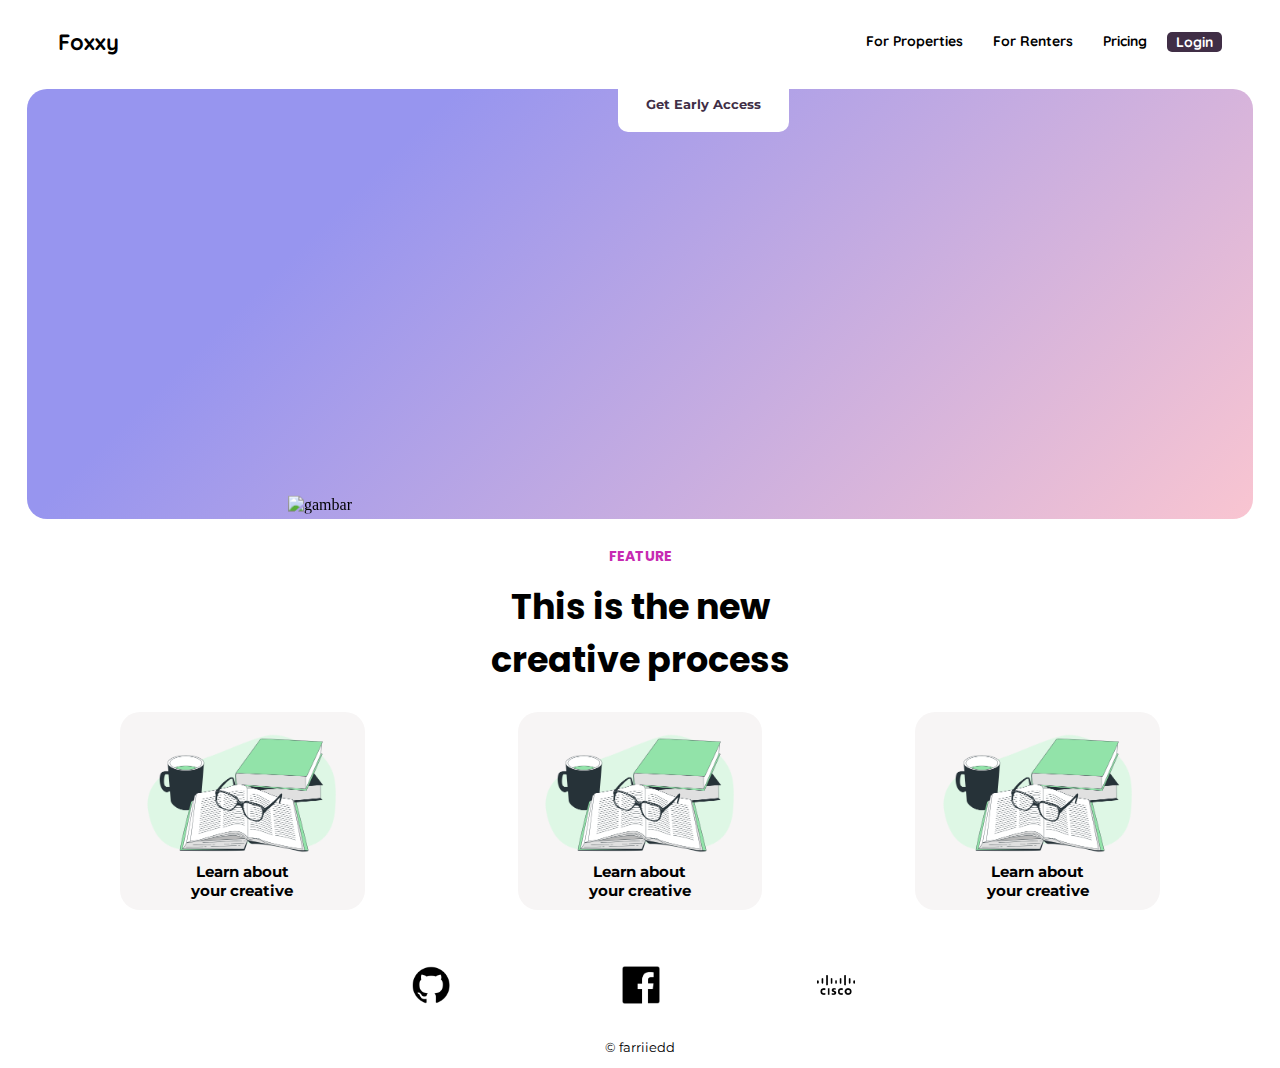
==== home.html @ aee125c3 "Add files via upload" ====
<!DOCTYPE html>
<html lang="en">
<head>
    <meta charset="UTF-8">
    <meta http-equiv="X-UA-Compatible" content="IE=edge">
    <meta name="viewport" content="width=device-width, initial-scale=1.0">
    <title href="#" >Foxxy</title>
    <link rel="stylesheet" type="text/css" href="style.css">
    <link href="https://fonts.googleapis.com/css2?family=Quicksand:wght@300&display=swap" rel="stylesheet">
    <link href="https://fonts.googleapis.com/css2?family=Poppins&display=swap" rel="stylesheet">
    <link href="https://fonts.googleapis.com/css2?family=Montserrat&display=swap" rel="stylesheet">
    <meta http-equiv="X-UA-Compatible" content="IE=edge">
</head>
<body>
    <nav>
        <div class="wrapper">
            <div class="logo"><a href="#">Foxxy</a></div>
            <div class="menu"></div>
            <ul>
                <li><a href="#forproperties">For Properties</a></li>
                <li><a href="#forrenters">For Renters</a></li>
                <li><a href="#pricing">Pricing</a></li>
                <button class="login-button"> Login </button>
            </ul>
    </nav>
    <header>
        <div class="rectangle">
            <img class="gambar" src="gambar 1.png" alt="gambar">
            <h1>We love helping you <br> bring ideas to life </h1>
            <p>High-quality and easy to use products to help <br> individuals, startups, designers and developers to do <br> their job faster and efficient</p>
            <button class="get-early-accsess"> Get Early Access</button>
        </div>
        <main><br>
            <h3>We love helping you <br> bring ideas to life </h3>
            <p class="hpview">High-quality and easy to use products to help <br> individuals, startups, designers and developers to do <br> their job faster and efficient</p>
            <h1>FEATURE</h1>
            <h2>This is the new<br> creative process</h2>
            <div class="wrapper">
                <div class="rectangle2">
                    <img class="learn1" src="learn.png" alt="learn">
                    <h1>Learn about<br>your creative</h1>
                </div>

                <div class="rectangle3">
                    <img class="learn2" src="learn.png" alt="gambar">
                    <h1>Learn about<br>your creative</h1>
                </div>

                <div class="rectangle4">
                    <img class="learn3" src="learn.png" alt="gambar">
                    <h1>Learn about<br>your creative</h1>
                </div>
            </div><br>
            <br>
            <div class="wrapper">
                <a href="https://www.github.com">
                    <img class="github" src="github.png" alt="github">
                </a>
                <a href="https://www.facebook.com">
                    <img class="facebook" src="facebook.png" alt="fb">
                </a>
                <a href="https://www.cisco.com">
                    <img class="cisco" src="cisco.png" alt="cisco">
                </a>
            </div>
        </main>       
    </header>
    <footer>
        <p>&copy; farriiedd</p>
    </footer>
</body>
</html>
---- style.css ----
.wrapper {
    display: flex;
    align-items: center;
    justify-content: space-between;
    padding: 10px 20px;
}

.logo {
    margin-top: 0px;
    margin-left: 30px;
}

.logo a {
    font-size: 22px;
    text-decoration: none;
    color: black;
    font-family: 'Quicksand', sans-serif;
    font-weight: 700;
}

nav {
margin-top: 0px;
margin-right: 30px;
}

nav ul {
    list-style: none;
    display: flex;
    justify-content: flex-end;
    font-family: 'Quicksand', sans-serif;
    font-size: 14px;
    font-weight: 700;
}

nav ul li {
    margin-right: 10px;
}

nav ul li a {
    color: black;
    text-align: center;
    padding: 0px 10px 0px 10px;
    text-decoration: none;
}

.menu {
    float: right;
    text-decoration: none;
}


.login {
    display: inline-block;
    margin-left: 10px;
}

.login-button {
    border: none;
    padding: 1px 9px;
    border-radius: 5px;
    font-family: 'Quicksand', sans-serif;
    font-weight: 700;
    font-size: 14px;
    background-color: #402e46;
    color: white;
    transition: transform 0.5s;
    position: sticky;
}


.login-button:hover {
    transform: scale(1.1);
    box-shadow: 0px 0px 6px rgba(43, 40, 40, 0.3);
}

.rectangle {
    position: sticky;
    max-width: 97%;
    height: 430px;
    border-radius: 20px;
    background-color: #f9c5d1;
    background-image: linear-gradient(315deg, #f9c5d1 0%, #9795ef 74%);
    margin: 0 auto;
    margin-top: 1%;
}

.gambar {
    position: sticky;
    top: 90%;
    left: 25%;
    transform: translate(-50%, -30%);
    max-width: 70%;
    max-height: 70%;
    margin-top: 13%;
}

.rectangle h1 {
    position: sticky;
    color: white;
    font-family: 'Poppins', sans-serif;
    font-size: 40px;
    text-align: left;
    margin-top: -32%;
    margin-left: 48.4%;

}

.rectangle p {
    position: sticky;
    font-family: 'Montserrat', sans-serif;
    color: white;
    font-size: 14px;
    margin-left: 48.5%;
    margin-top: -1.5%
}

.get-early-accsess {
    border: none;
    border-radius: 10px;
    padding: 20px 28px;
    font-family: 'Montserrat', sans-serif;
    color: #402e46;
    font-weight: 700;
    background-color: white;
    font-size: 13px;
    transition: transform 0.4s;
    position: sticky;
    display: inline-block;
    cursor: pointer;
    text-align: center;
    margin-left: 48.2%;
    margin-top: 0.5%;
}

.get-early-accsess:hover {
    transform: scale(1.1);
    box-shadow: 0px 0px 10px rgba(43, 40, 40, 0.3);
}

h1 {
    font-family: 'Poppins', sans-serif;
    color: rgb(199, 43, 178);
    font-size: 14px;
    text-align: center;
}

h2 {
    font-family: 'Poppins', sans-serif;
    color: black;
    text-align: center;
    font-size: 35px;
    margin-top: 1%;
}

.rectangle2 {
    position: sticky;
    max-width: 20%;
    max-height: 200px;
    border-radius: 20px;
    background-color: #f7f5f5;
    margin: 0 auto;
    margin-top: -1%;
    transition: transform 0.4s;
    margin-right: 5% ;
}

.rectangle2:hover {
    transform: scale(1.1);
    box-shadow: 0px 0px 5px rgba(43, 40, 40, 0.3);
}

.rectangle2 h1 {
    font-family: 'Montserrat', sans-serif;
    font-size: 15px;
    color: rgb(0, 0, 0);
    margin-top: -1%;
}

.learn1 {
    max-width: 80%;
    max-height: 60%;
    margin-left: 10%;
    margin-top: 7%;
}

.rectangle3 {
    position: sticky;
    max-width: 20%;
    max-height: 200px;
    border-radius: 20px;
    background-color: #f7f5f5;
    margin: 0 auto;
    margin-top: -1%;
    transition: transform 0.4s;
}

.rectangle3:hover {
    transform: scale(1.1);
    box-shadow: 0px 0px 5px rgba(43, 40, 40, 0.3);
}

.rectangle3 h1 {
    font-family: 'Montserrat', sans-serif;
    font-size: 15px;
    color: rgb(0, 0, 0);
    margin-top: -1%;
}

.learn2 {
    max-width: 80%;
    max-height: 60%;
    margin-left: 10%;
    margin-top: 7%;
}

.rectangle4 {
    position: sticky;
    max-width: 20%;
    max-height: 200px;
    border-radius: 20px;
    background-color: #f7f5f5;
    margin: 0 auto;
    margin-top: -1%;
    transition: transform 0.4s;
    margin-left: 5%;
}

.rectangle4:hover {
    transform: scale(1.1);
    box-shadow: 0px 0px 5px rgba(43, 40, 40, 0.3);
}

.rectangle4 h1 {
    font-family: 'Montserrat', sans-serif;
    font-size: 15px;
    color: rgb(0, 0, 0);
    margin-top: -1%;
}

.learn3 {
    max-width: 80%;
    max-height: 60%;
    margin-left: 10%;
    margin-top: 7%;
}

.github {
    position: fixed;
    max-width: 3%;
    max-height: 5.7%;
    position: absolute;
    margin-left: 30%;
}


.facebook {
    position: fixed;
    max-width: 3%;
    max-height: 5.7%;
    position: absolute;
    margin-left: -1.4%;
}

.cisco {
    position: fixed;
    max-width: 3%;
    max-height: 5.7%;
    position: absolute;
    margin-left: -34%;
}

footer {
    text-align: center;
    margin-top: 5%;
    font-family: 'Montserrat', sans-serif;
    font-size: small;
}

h3 {
    display: none;
}

.hpview {
    display: none;
}

@media (max-width: 480px) {
    .gambar {
        display: none;
    }

    .rectangle {
        display: none;
    }

    body {
        background-color: #f7f7f7;
    }

    li {
        display: none;
    }

    .logo {
        margin-left: 1%;
    }

    .login-button {
        margin-right: 1rem;
    }

    h3 {
        display: block;
        font-family: 'Poppins', sans-serif;
        color: black;
        text-align: center;
        font-size: 20px;
        margin-top: 1%;
    }

    .hpview {
        display: block;
        text-align: center;
        margin-top: 5%;
        font-family: 'Montserrat', sans-serif;
        font-size: 10px;
    }

    h2 {
        display: block;
        font-family: 'Poppins', sans-serif;
        color: black;
        text-align: center;
        font-size: 20px;
        margin-top: 1%;
    }

    .rectangle2 {
        display: none;
    }

    .rectangle3 {
        display: none;
    }

    .rectangle4 {
        display: none;
    }
}
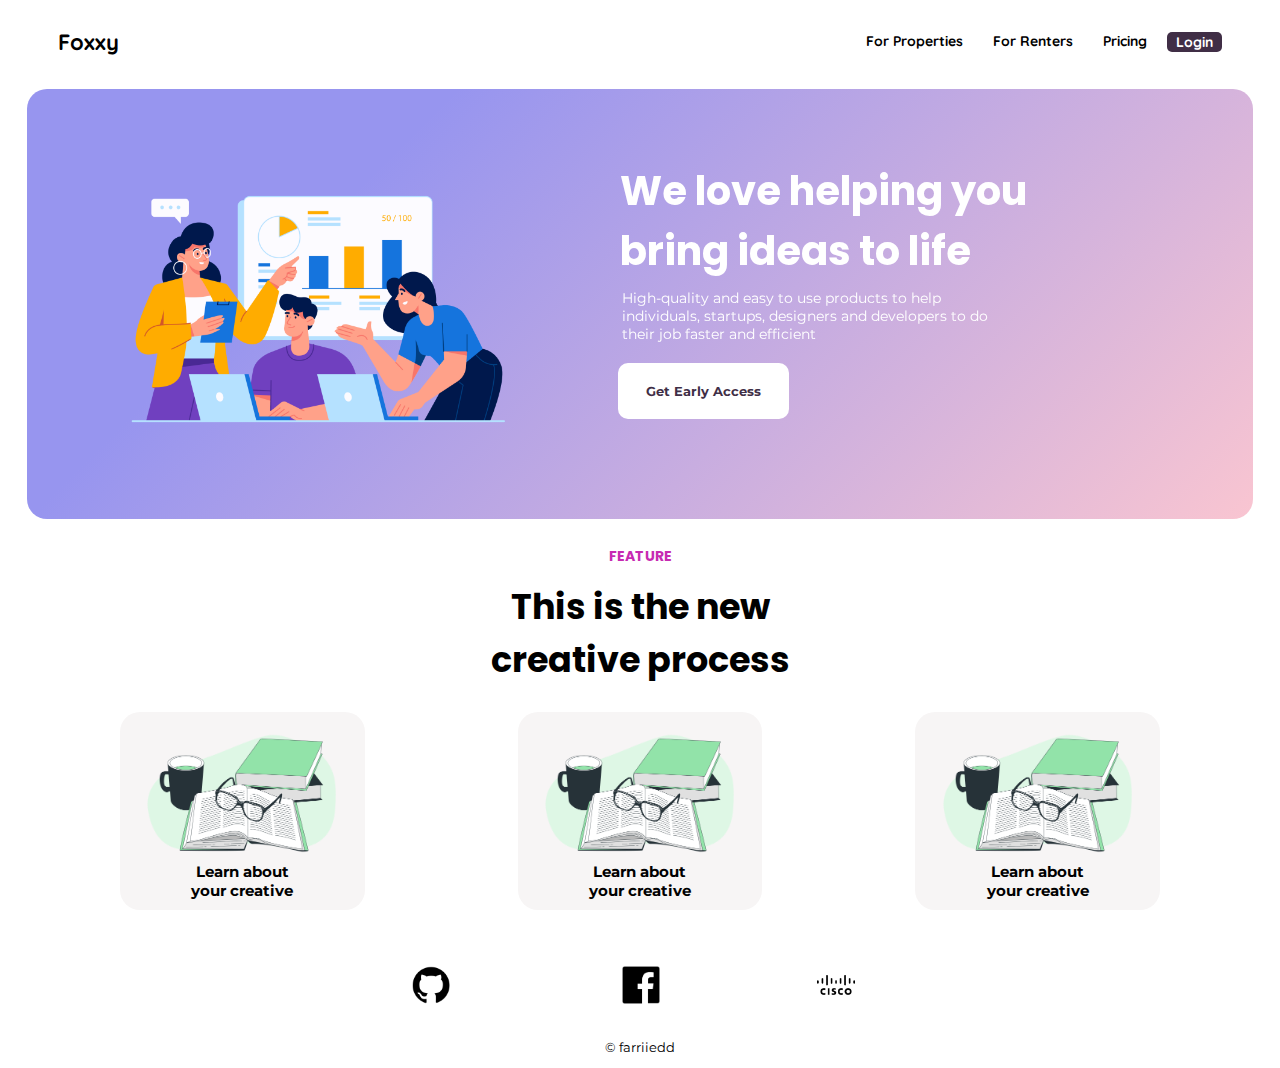
==== commit 5d8fc27e: "Add files via upload" ====
--- a/home.html
+++ b/home.html
@@ -25,7 +25,7 @@
     </nav>
     <header>
         <div class="rectangle">
-            <img class="gambar" src="gambar 1.png" alt="gambar">
+            <img class="gambar" src="Gambar.png" alt="gambar">
             <h1>We love helping you <br> bring ideas to life </h1>
             <p>High-quality and easy to use products to help <br> individuals, startups, designers and developers to do <br> their job faster and efficient</p>
             <button class="get-early-accsess"> Get Early Access</button>
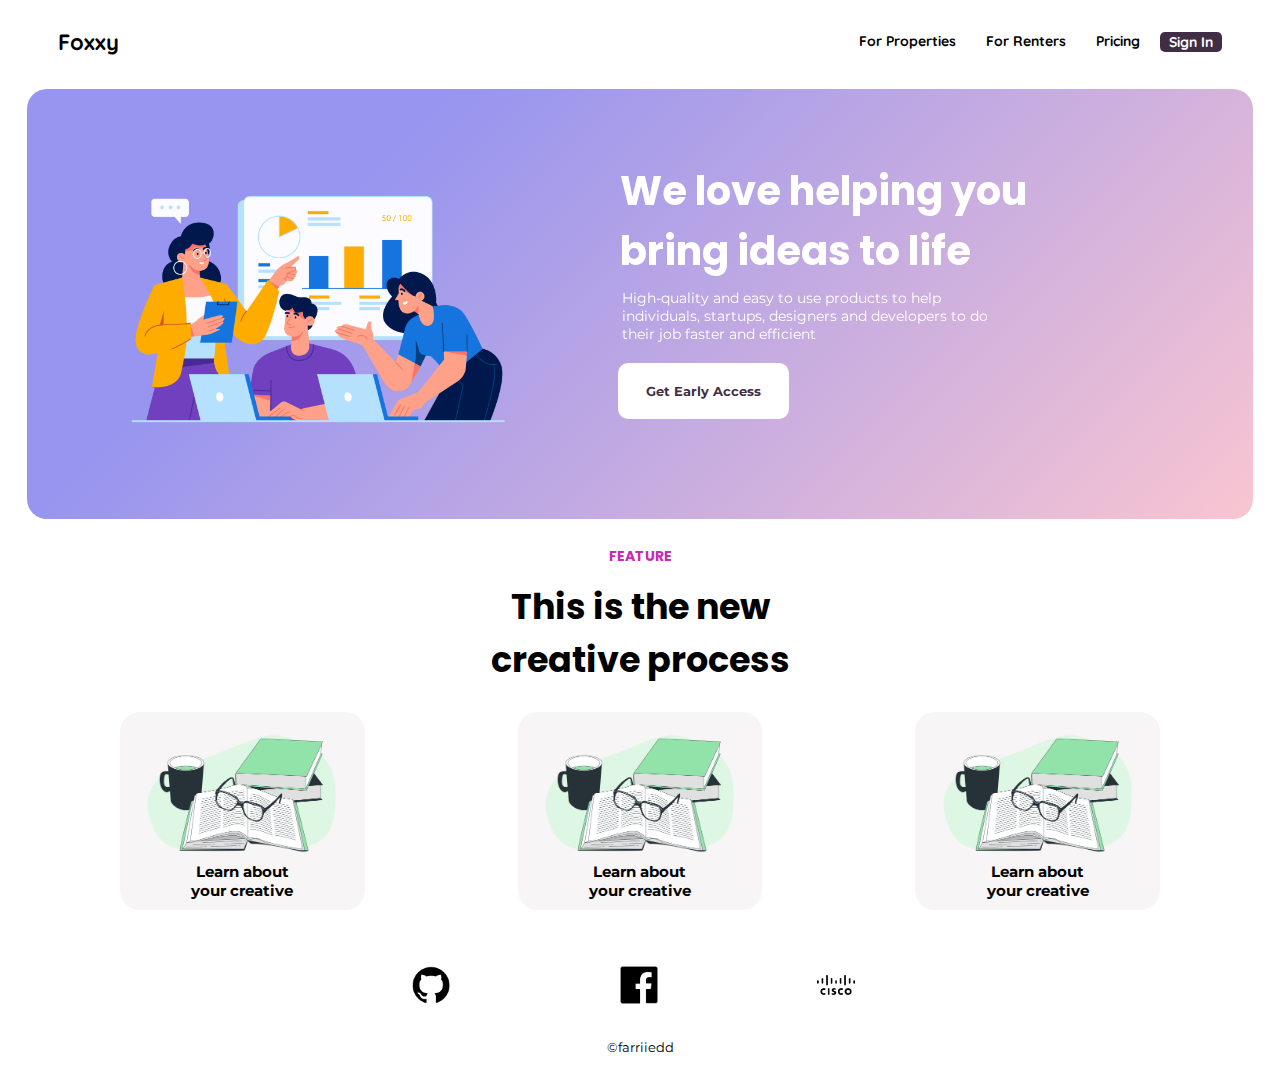
==== commit 989ca11d: "Add files via upload" ====
--- a/home.html
+++ b/home.html
@@ -20,7 +20,7 @@
                 <li><a href="#forproperties">For Properties</a></li>
                 <li><a href="#forrenters">For Renters</a></li>
                 <li><a href="#pricing">Pricing</a></li>
-                <button class="login-button"> Login </button>
+                <button class="login-button"> Sign In </button>
             </ul>
     </nav>
     <header>
@@ -42,12 +42,12 @@
                 </div>
 
                 <div class="rectangle3">
-                    <img class="learn2" src="learn.png" alt="gambar">
+                    <img class="learn2" src="learn.png" alt="learn2">
                     <h1>Learn about<br>your creative</h1>
                 </div>
 
                 <div class="rectangle4">
-                    <img class="learn3" src="learn.png" alt="gambar">
+                    <img class="learn3" src="learn.png" alt="learn3">
                     <h1>Learn about<br>your creative</h1>
                 </div>
             </div><br>
@@ -66,7 +66,7 @@
         </main>       
     </header>
     <footer>
-        <p>&copy; farriiedd</p>
+        <p>&copy;farriiedd</p>
     </footer>
 </body>
 </html>--- a/style.css
+++ b/style.css
@@ -258,7 +258,7 @@
     max-width: 3%;
     max-height: 5.7%;
     position: absolute;
-    margin-left: -1.4%;
+    margin-left: -1.6%;
 }
 
 .cisco {
@@ -302,11 +302,16 @@
     }
 
     .logo {
-        margin-left: 1%;
+        margin-left: 45%;
+        margin-top: -5%;
     }
 
     .login-button {
-        margin-right: 1rem;
+        margin-right: -60%;
+        margin-top: -23%;
+        transition: none !important;
+        transform: none !important;
+        box-shadow: none !important;
     }
 
     h3 {
